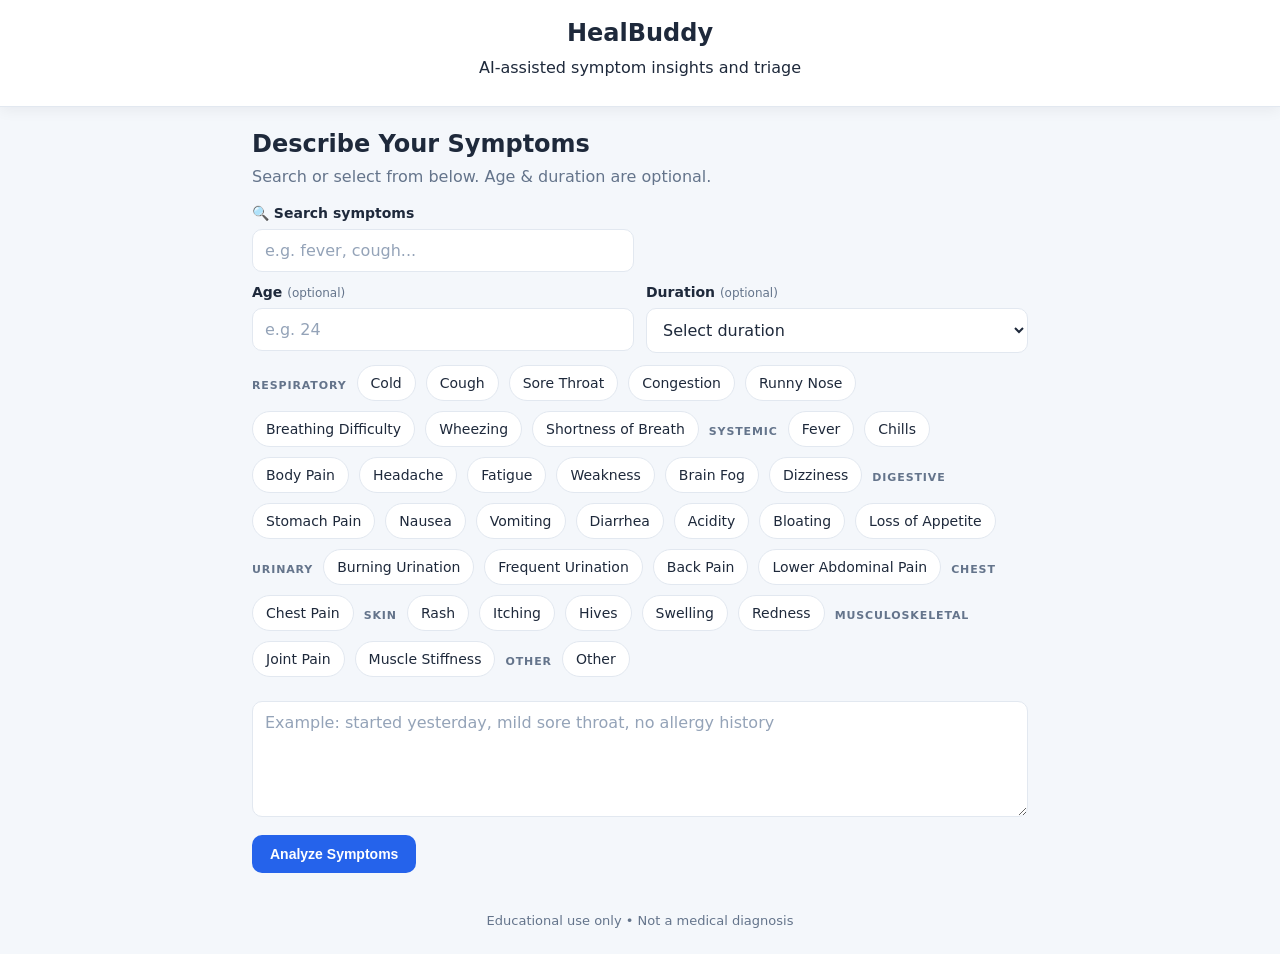
==== app/index.html @ 20f54466 "Initial commit: HealBuddy symptom checker with ML API and Q&A" ====
<!DOCTYPE html>
<html lang="en">

<head>
<meta charset="UTF-8">
<title>HealBuddy – Symptoms</title>

<meta name="viewport" content="width=device-width, initial-scale=1">

<link rel="stylesheet" href="style.css">
</head>

<body>

<header>
<h2>HealBuddy</h2>
<p>AI-assisted symptom insights and triage</p>
</header>

<div class="container">

<h2>Describe Your Symptoms</h2>
<p>Search or select from below. Age & duration are optional.</p>

<div class="input-row">
<div class="field">
<label for="symptomSearch">🔍 Search symptoms</label>
<input id="symptomSearch" type="text" placeholder="e.g. fever, cough...">
</div>
</div>

<div class="input-row">
<div class="field">
<label for="age">Age <span class="optional">(optional)</span></label>
<input id="age" type="number" min="1" max="120" placeholder="e.g. 24">
</div>

<div class="field">
<label for="duration">Duration <span class="optional">(optional)</span></label>
<select id="duration">
<option value="">Select duration</option>
<option value="1">Less than 24 hours</option>
<option value="2">1–2 days</option>
<option value="3">3–5 days</option>
<option value="6">More than 5 days</option>
</select>
</div>
</div>

<div class="chips" id="chips"></div>

<textarea id="notes" placeholder="Example: started yesterday, mild sore throat, no allergy history"></textarea>

<button class="btn" onclick="goResult()">Analyze Symptoms</button>

</div>

<footer>
Educational use only • Not a medical diagnosis
</footer>

<script src="symptoms.js"></script>

</body>
</html>
---- app/style.css ----
:root {
    --bg: #f4f7fb;
    --surface: #ffffff;
    --surface-soft: #f8fafc;
    --text: #1e293b;
    --muted: #64748b;
    --border: #e2e8f0;
    --primary: #2563eb;
    --primary-strong: #1d4ed8;
    --ring: rgba(37, 99, 235, 0.18);
    --success-bg: #dcfce7;
    --success-text: #166534;
    --warn-bg: #fef3c7;
    --warn-text: #92400e;
    --danger-bg: #fee2e2;
    --danger-text: #991b1b;
    --radius-sm: 10px;
    --radius-md: 14px;
    --radius-lg: 18px;
    --shadow-sm: 0 3px 14px rgba(15, 23, 42, 0.06);
    --shadow-md: 0 8px 26px rgba(15, 23, 42, 0.08);
}

* {
    box-sizing: border-box;
}

body {
    margin: 0;
    font-family: Inter, system-ui, -apple-system, sans-serif;
    background: var(--bg);
    color: var(--text);
}

header {
    padding: 18px 20px;
    text-align: center;
    background: var(--surface);
    border-bottom: 1px solid var(--border);
    box-shadow: var(--shadow-sm);
}

h1,
h2,
h3 {
    margin: 0 0 10px;
    line-height: 1.25;
}

header h2 {
    margin-bottom: 4px;
}

p {
    margin: 8px 0;
    line-height: 1.5;
    color: var(--text);
}

.container {
    max-width: 820px;
    margin: 0 auto;
    padding: 22px;
}

.container > h2 {
    margin-bottom: 6px;
}

.container > p {
    color: var(--muted);
    margin-top: 0;
    margin-bottom: 16px;
}

.card {
    background: var(--surface);
    border: 1px solid var(--border);
    border-radius: var(--radius-md);
    padding: 16px;
    margin-bottom: 14px;
    box-shadow: var(--shadow-sm);
}

.loading-card {
    text-align: center;
    background: var(--surface-soft);
    border-style: dashed;
}

.input-row {
    display: grid;
    grid-template-columns: 1fr 1fr;
    gap: 12px;
    margin: 12px 0 6px;
}

.field {
    display: flex;
    flex-direction: column;
    gap: 8px;
}

label {
    font-size: 14px;
    font-weight: 600;
    color: var(--text);
}

.optional {
    font-size: 12px;
    font-weight: 500;
    color: var(--muted);
}

input,
select,
textarea {
    width: 100%;
    border: 1px solid var(--border);
    background: var(--surface);
    color: var(--text);
    border-radius: var(--radius-sm);
    padding: 11px 12px;
    font: inherit;
    transition: border-color 0.2s ease, box-shadow 0.2s ease;
}

input::placeholder,
textarea::placeholder {
    color: #94a3b8;
}

input:focus,
select:focus,
textarea:focus {
    outline: none;
    border-color: var(--primary);
    box-shadow: 0 0 0 4px var(--ring);
}

textarea {
    min-height: 116px;
    margin-top: 12px;
    resize: vertical;
}

select option {
    color: var(--text);
}

.group-header {
    margin: 14px 0 8px;
    font-size: 11px;
    font-weight: 700;
    color: var(--muted);
    letter-spacing: 0.08em;
    text-transform: uppercase;
}

.chips {
    display: flex;
    flex-wrap: wrap;
    gap: 10px;
    margin: 12px 0;
}

.chip {
    border: 1px solid var(--border);
    background: var(--surface);
    color: var(--text);
    border-radius: 999px;
    padding: 9px 13px;
    cursor: pointer;
    font-size: 14px;
    transition: all 0.2s ease;
}

.chip:hover {
    border-color: #bfdbfe;
    background: #eff6ff;
}

.chip.active {
    background: var(--primary);
    color: #ffffff;
    border-color: var(--primary);
}

.btn {
    margin-top: 14px;
    border: none;
    border-radius: var(--radius-sm);
    background: var(--primary);
    color: #ffffff;
    font-weight: 700;
    font-size: 14px;
    padding: 11px 18px;
    cursor: pointer;
    transition: background-color 0.2s ease, transform 0.2s ease;
}

.btn:hover {
    background: var(--primary-strong);
    transform: translateY(-1px);
}

#qaHistory {
    max-height: 200px;
    overflow-y: auto;
    margin-bottom: 12px;
    padding: 8px;
    background: rgba(244, 247, 251, 0.5);
    border-radius: var(--radius-sm);
}

ul {
    margin: 0;
    padding-left: 18px;
}

li {
    margin-bottom: 6px;
}

.muted {
    color: var(--muted);
    font-size: 13px;
}

.badge {
    display: inline-block;
    padding: 6px 10px;
    border-radius: 999px;
    font-size: 11px;
    font-weight: 700;
}

.badge.self {
    background: var(--success-bg);
    color: var(--success-text);
}

.badge.soon {
    background: var(--warn-bg);
    color: var(--warn-text);
}

.badge.urgent {
    background: var(--danger-bg);
    color: var(--danger-text);
}

.severity-badge {
    display: inline-block;
    padding: 5px 9px;
    border-radius: 999px;
    font-size: 11px;
    font-weight: 700;
    text-transform: capitalize;
}

.severity-badge.severity-high {
    background: var(--danger-bg);
    color: var(--danger-text);
}

.severity-badge.severity-moderate {
    background: var(--warn-bg);
    color: var(--warn-text);
}

.severity-badge.severity-mild,
.severity-badge.severity-minimal {
    background: var(--success-bg);
    color: var(--success-text);
}

footer {
    text-align: center;
    padding: 18px 20px 26px;
    color: var(--muted);
    font-size: 13px;
}

@media (max-width: 700px) {
    .container {
        padding: 16px;
    }

    .input-row {
        grid-template-columns: 1fr;
    }

    .btn {
        width: 100%;
    }
}
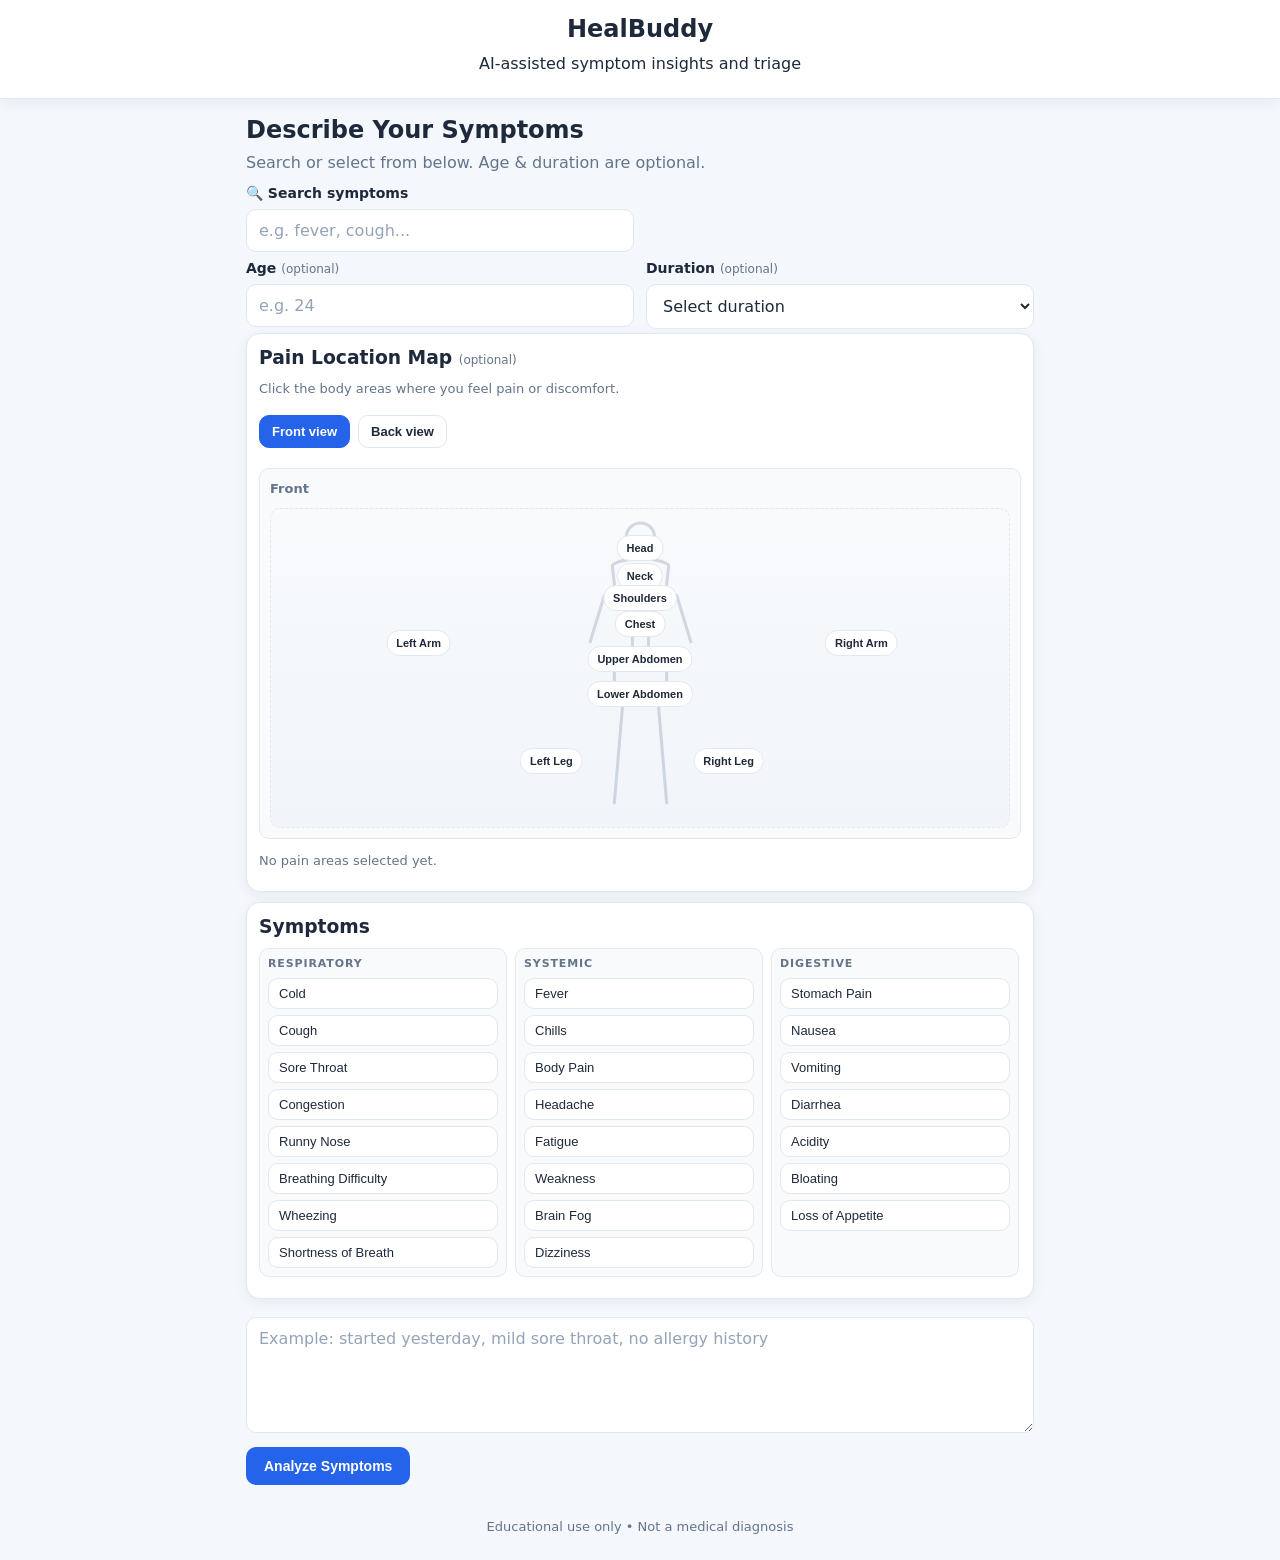
==== commit 933e1900: "Improve UX with interactive body map and compact symptom workflow" ====
--- a/app/index.html
+++ b/app/index.html
@@ -47,7 +47,53 @@
 </div>
 </div>
 
+<div class="card">
+<h3>Pain Location Map <span class="optional">(optional)</span></h3>
+<p class="muted">Click the body areas where you feel pain or discomfort.</p>
+<div class="map-view-toggle" role="tablist" aria-label="Body map view">
+<button type="button" class="map-toggle-btn active" data-map-view="front">Front view</button>
+<button type="button" class="map-toggle-btn" data-map-view="back">Back view</button>
+</div>
+<div class="body-map-wrap compact">
+<div class="body-map-card body-map-panel active" data-map-panel="front">
+<p class="body-map-title">Front</p>
+<div class="body-map front" aria-label="Front body map">
+<button type="button" class="body-hotspot" data-area="Head" style="top:12%; left:50%;">Head</button>
+<button type="button" class="body-hotspot" data-area="Neck" style="top:21%; left:50%;">Neck</button>
+<button type="button" class="body-hotspot" data-area="Shoulders" style="top:28%; left:50%;">Shoulders</button>
+<button type="button" class="body-hotspot" data-area="Chest" style="top:36%; left:50%;">Chest</button>
+<button type="button" class="body-hotspot" data-area="Upper Abdomen" style="top:47%; left:50%;">Upper Abdomen</button>
+<button type="button" class="body-hotspot" data-area="Lower Abdomen" style="top:58%; left:50%;">Lower Abdomen</button>
+<button type="button" class="body-hotspot" data-area="Left Arm" style="top:42%; left:20%;">Left Arm</button>
+<button type="button" class="body-hotspot" data-area="Right Arm" style="top:42%; left:80%;">Right Arm</button>
+<button type="button" class="body-hotspot" data-area="Left Leg" style="top:79%; left:38%;">Left Leg</button>
+<button type="button" class="body-hotspot" data-area="Right Leg" style="top:79%; left:62%;">Right Leg</button>
+</div>
+</div>
+
+<div class="body-map-card body-map-panel" data-map-panel="back">
+<p class="body-map-title">Back</p>
+<div class="body-map back" aria-label="Back body map">
+<button type="button" class="body-hotspot" data-area="Back of Head" style="top:12%; left:50%;">Back of Head</button>
+<button type="button" class="body-hotspot" data-area="Upper Back" style="top:35%; left:50%;">Upper Back</button>
+<button type="button" class="body-hotspot" data-area="Lower Back" style="top:52%; left:50%;">Lower Back</button>
+<button type="button" class="body-hotspot" data-area="Left Back Shoulder" style="top:30%; left:28%;">Left Back Shoulder</button>
+<button type="button" class="body-hotspot" data-area="Right Back Shoulder" style="top:30%; left:72%;">Right Back Shoulder</button>
+<button type="button" class="body-hotspot" data-area="Left Hip" style="top:63%; left:38%;">Left Hip</button>
+<button type="button" class="body-hotspot" data-area="Right Hip" style="top:63%; left:62%;">Right Hip</button>
+<button type="button" class="body-hotspot" data-area="Back of Left Leg" style="top:79%; left:38%;">Back of Left Leg</button>
+<button type="button" class="body-hotspot" data-area="Back of Right Leg" style="top:79%; left:62%;">Back of Right Leg</button>
+</div>
+</div>
+</div>
+<p id="painAreaSummary" class="muted">No pain areas selected yet.</p>
+</div>
+
+<div class="card compact-card">
+<h3>Symptoms</h3>
 <div class="chips" id="chips"></div>
+<p id="painSuggestedSymptoms" class="muted"></p>
+</div>
 
 <textarea id="notes" placeholder="Example: started yesterday, mild sore throat, no allergy history"></textarea>
 
--- a/app/style.css
+++ b/app/style.css
@@ -33,7 +33,7 @@
 }
 
 header {
-    padding: 18px 20px;
+    padding: 14px 20px;
     text-align: center;
     background: var(--surface);
     border-bottom: 1px solid var(--border);
@@ -60,7 +60,7 @@
 .container {
     max-width: 820px;
     margin: 0 auto;
-    padding: 22px;
+    padding: 16px;
 }
 
 .container > h2 {
@@ -70,15 +70,15 @@
 .container > p {
     color: var(--muted);
     margin-top: 0;
-    margin-bottom: 16px;
+    margin-bottom: 10px;
 }
 
 .card {
     background: var(--surface);
     border: 1px solid var(--border);
     border-radius: var(--radius-md);
-    padding: 16px;
-    margin-bottom: 14px;
+    padding: 12px;
+    margin-bottom: 10px;
     box-shadow: var(--shadow-sm);
 }
 
@@ -92,7 +92,7 @@
     display: grid;
     grid-template-columns: 1fr 1fr;
     gap: 12px;
-    margin: 12px 0 6px;
+    margin: 8px 0 4px;
 }
 
 .field {
@@ -141,7 +141,7 @@
 
 textarea {
     min-height: 116px;
-    margin-top: 12px;
+    margin-top: 8px;
     resize: vertical;
 }
 
@@ -150,7 +150,7 @@
 }
 
 .group-header {
-    margin: 14px 0 8px;
+    margin: 0 0 8px;
     font-size: 11px;
     font-weight: 700;
     color: var(--muted);
@@ -159,20 +159,42 @@
 }
 
 .chips {
-    display: flex;
-    flex-wrap: wrap;
-    gap: 10px;
-    margin: 12px 0;
+    display: grid;
+    grid-template-columns: repeat(auto-fit, minmax(210px, 1fr));
+    gap: 8px;
+    margin: 10px 0;
+    max-height: 330px;
+    overflow-y: auto;
+    padding-right: 2px;
+}
+
+.compact-card {
+    padding-bottom: 10px;
+}
+
+.symptom-group {
+    border: 1px solid var(--border);
+    background: var(--surface-soft);
+    border-radius: var(--radius-sm);
+    padding: 8px;
+}
+
+.symptom-grid {
+    display: grid;
+    grid-template-columns: repeat(auto-fit, minmax(120px, 1fr));
+    gap: 6px;
 }
 
 .chip {
-    border: 1px solid var(--border);
-    background: var(--surface);
-    color: var(--text);
-    border-radius: 999px;
-    padding: 9px 13px;
+    width: 100%;
+    text-align: left;
+    border: 1px solid var(--border);
+    background: var(--surface);
+    color: var(--text);
+    border-radius: var(--radius-sm);
+    padding: 7px 10px;
     cursor: pointer;
-    font-size: 14px;
+    font-size: 13px;
     transition: all 0.2s ease;
 }
 
@@ -187,8 +209,124 @@
     border-color: var(--primary);
 }
 
+.chip.suggested {
+    border-color: #93c5fd;
+    background: #eff6ff;
+}
+
+.body-map-wrap {
+    display: grid;
+    grid-template-columns: 1fr 1fr;
+    gap: 12px;
+    margin: 10px 0 12px;
+}
+
+.body-map-wrap.compact {
+    grid-template-columns: 1fr;
+}
+
+.map-view-toggle {
+    display: inline-flex;
+    gap: 8px;
+    margin: 8px 0 10px;
+}
+
+.map-toggle-btn {
+    border: 1px solid var(--border);
+    background: var(--surface);
+    color: var(--text);
+    border-radius: var(--radius-sm);
+    padding: 8px 12px;
+    font-size: 13px;
+    font-weight: 600;
+    cursor: pointer;
+}
+
+.map-toggle-btn.active {
+    border-color: var(--primary);
+    background: var(--primary);
+    color: #ffffff;
+}
+
+.body-map-panel {
+    display: none;
+}
+
+.body-map-panel.active {
+    display: block;
+}
+
+.body-map-card {
+    border: 1px solid var(--border);
+    border-radius: var(--radius-sm);
+    background: var(--surface-soft);
+    padding: 10px;
+}
+
+.body-map-title {
+    margin: 0 0 10px;
+    font-size: 13px;
+    color: var(--muted);
+    font-weight: 700;
+}
+
+.body-map {
+    position: relative;
+    height: 320px;
+    border: 1px dashed var(--border);
+    border-radius: var(--radius-sm);
+    background: linear-gradient(180deg, #f8fafc 0%, #f1f5f9 100%);
+    overflow: hidden;
+}
+
+.body-map::before {
+    content: '';
+    position: absolute;
+    inset: 8px;
+    background-position: center;
+    background-repeat: no-repeat;
+    background-size: contain;
+    opacity: 0.55;
+    pointer-events: none;
+}
+
+.body-map.front::before {
+    background-image: url('body-front.svg');
+}
+
+.body-map.back::before {
+    background-image: url('body-back.svg');
+}
+
+.body-hotspot {
+    position: absolute;
+    z-index: 2;
+    transform: translate(-50%, -50%);
+    border: 1px solid var(--border);
+    background: var(--surface);
+    color: var(--text);
+    border-radius: 999px;
+    padding: 6px 9px;
+    font-size: 11px;
+    font-weight: 600;
+    cursor: pointer;
+    transition: all 0.2s ease;
+    white-space: nowrap;
+}
+
+.body-hotspot:hover {
+    border-color: #bfdbfe;
+    background: #eff6ff;
+}
+
+.body-hotspot.active {
+    background: var(--primary);
+    color: #ffffff;
+    border-color: var(--primary);
+}
+
 .btn {
-    margin-top: 14px;
+    margin-top: 10px;
     border: none;
     border-radius: var(--radius-sm);
     background: var(--primary);
@@ -285,7 +423,7 @@
 
 @media (max-width: 700px) {
     .container {
-        padding: 16px;
+        padding: 12px;
     }
 
     .input-row {
@@ -295,4 +433,17 @@
     .btn {
         width: 100%;
     }
+
+    .body-map-wrap {
+        grid-template-columns: 1fr;
+    }
+
+    .chips {
+        grid-template-columns: 1fr;
+        max-height: 300px;
+    }
+
+    .symptom-grid {
+        grid-template-columns: 1fr;
+    }
 }
